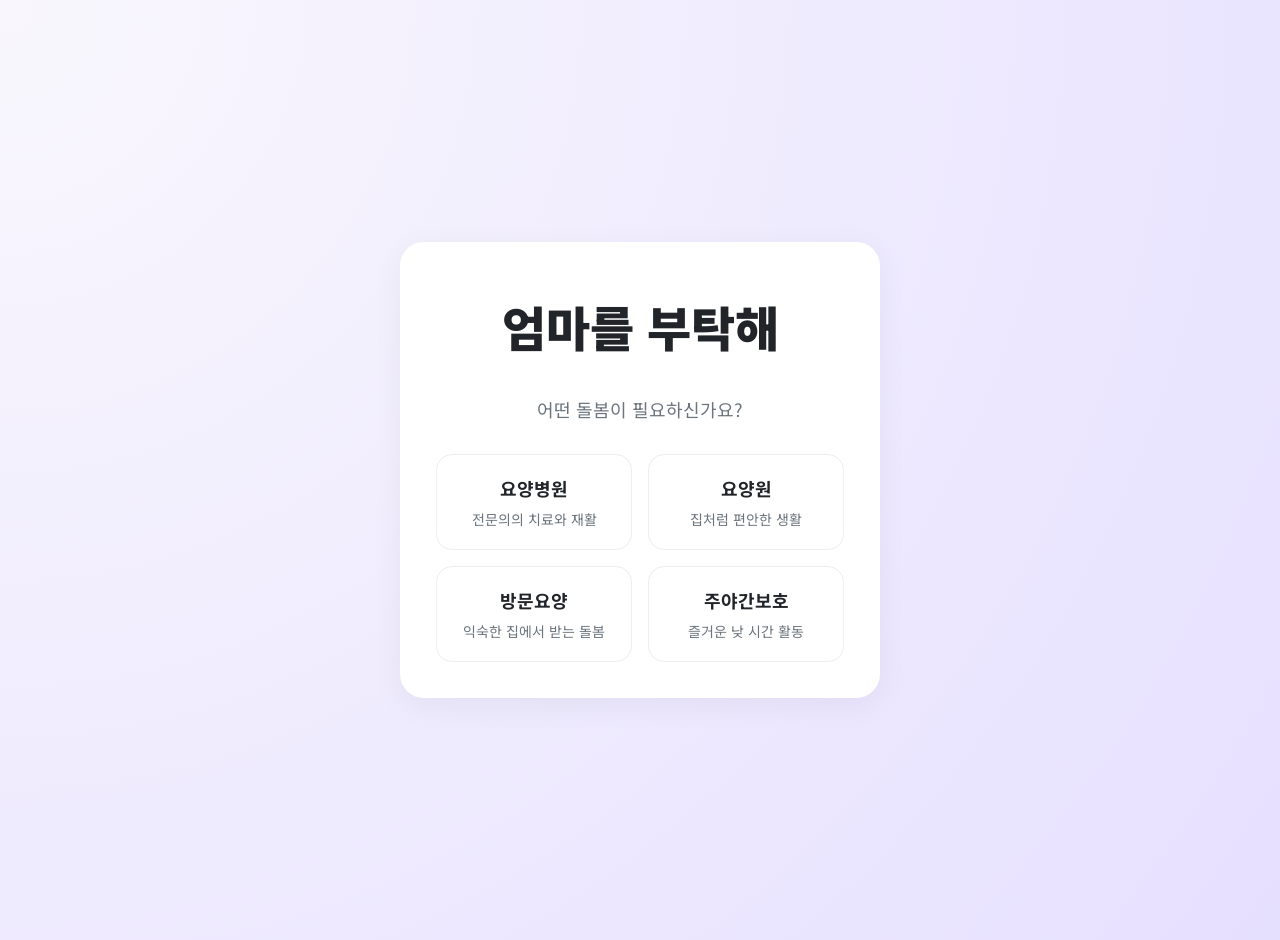
==== index.html @ 46344369 "Add new site files" ====
<!DOCTYPE html>
<html lang="ko">
<head>
    <meta charset="UTF-8">
    <meta name="viewport" content="width=device-width, initial-scale=1.0">
    <title>엄마를 부탁해</title>
    <!-- Google tag (gtag.js) -->
    <script async src="https://www.googletagmanager.com/gtag/js?id=G-PNT6HBJBQ7"></script>
    <script>
      window.dataLayer = window.dataLayer || [];
      function gtag(){dataLayer.push(arguments);}
      gtag('js', new Date());

      gtag('config', 'G-PNT6HBJBQ7');
    </script>
    <script type="text/javascript">
        (function(c,l,a,r,i,t,y){
            c[a]=c[a]||function(){(c[a].q=c[a].q||[]).push(arguments)};
            t=l.createElement(r);t.async=1;t.src="https://www.clarity.ms/tag/"+i;
            y=l.getElementsByTagName(r)[0];y.parentNode.insertBefore(t,y);
        })(window, document, "clarity", "script", "vj82m070nw");
    </script>
    <link rel="preconnect" href="https://fonts.googleapis.com">
    <link rel="preconnect" href="https://fonts.gstatic.com" crossorigin>
    <link href="https://fonts.googleapis.com/css2?family=Noto+Sans+KR:wght@400;500;700&display=swap" rel="stylesheet">
    <link rel="stylesheet" href="style.css">
</head>
<body>
    <div class="container">
        <!-- Step 1: Intro -->
        <div id="step1" class="step">
            <h1 class="main-copy">
                <span class="main-line">엄마를 부탁해</span>
            </h1>
            <p class="sub-copy">어떤 돌봄이 필요하신가요?</p>
            <div class="card-container">
                <div class="card" data-service="hospital"><h3>요양병원</h3><p>전문의의 치료와 재활</p></div>
                <div class="card" data-service="nursing-home"><h3>요양원</h3><p>집처럼 편안한 생활</p></div>
                <div class="card" data-service="visiting-care"><h3>방문요양</h3><p>익숙한 집에서 받는 돌봄</p></div>
                <div class="card" data-service="day-care"><h3>주야간보호</h3><p>즐거운 낮 시간 활동</p></div>
            </div>
        </div>

        <!-- Step 2: Custom Filter -->
        <div id="step2" class="step" style="display: none;">
            <h2 class="step-title">가장 중요하게 생각하는<br>가치를 선택해주세요.</h2>
            <div id="filters"></div>
            <p class="error-message" id="step2-error"></p>
            <div class="button-group">
                <button class="back-btn">이전</button>
                <button class="next-btn">다음</button>
            </div>
        </div>

        <!-- Step 3: Common Items -->
        <div id="step3" class="step" style="display: none;">
            <h2 class="step-title">현실적인 조건을 설정해주세요.</h2>
            <div class="form-group">
                <label for="location">어디와 가까운 곳을 찾으시나요?</label>
                <input type="text" id="location" placeholder="예: 서울시 강남구">
                <p class="error-message" id="location-error"></p>
            </div>
            <div class="form-group">
                <label for="budget">월 예상 비용은 어느 정도 생각하시나요?</label>
                <input type="range" id="budget" min="500000" max="5000000" step="100000" value="2750000">
                <span id="budget-value">2,750,000원</span>
            </div>
            <div class="form-group">
                 <label for="special-needs">특별히 고려해야 할 생활 습관이 있으신가요?</label>
                <input type="text" id="special-needs" placeholder="예: 기독교, 당뇨식">
                <p class="error-message" id="special-needs-error"></p>
            </div>
            <div class="button-group">
                <button class="back-btn">이전</button>
                <button class="next-btn">결과 보기</button>
            </div>
        </div>

        <!-- Step 4: Result -->
        <div id="step4" class="step" style="display: none;">
            <h1 class="match-copy"></h1>
            <div class="result-container"></div>
            <div class="button-group">
                <button class="restart-btn">처음으로</button>
            </div>
        </div>
    </div>
    <script src="main.js"></script>
</body>
</html>
---- style.css ----
:root {
    --primary-color: #6D5BFF; 
    --secondary-color: #E0E0E0;
    --text-color: #212529;
    --background-color: #F9F7FD;
    --card-background: #FFFFFF;
    --shadow-color: rgba(0, 0, 0, 0.05);
    --body-font: 'Noto Sans KR', sans-serif;
}

body {
    font-family: var(--body-font);
    background: radial-gradient(circle at top left, #F9F7FD 0%, #E6E0FF 100%);
    color: var(--text-color);
    margin: 0;
    display: flex;
    justify-content: center;
    align-items: center;
    min-height: 100vh;
    padding: 20px;
}

.container {
    width: 100%;
    max-width: 480px;
    background-color: var(--card-background);
    border-radius: 24px;
    box-shadow: 0 8px 32px var(--shadow-color);
    padding: 36px;
    box-sizing: border-box;
}

.step { display: block; }

/* Typography */
.main-copy {
    text-align: center;
    margin: 20px 0 40px;
}

.main-line {
    font-size: 48px;
    font-weight: 900;
    line-height: 1.2;
    display: block;
    color: var(--text-color);
}

.sub-copy {
    text-align: center;
    font-size: 18px;
    font-weight: 400;
    color: #6c757d;
    margin: 0 0 32px;
}

.step-title {
    font-size: 26px;
    font-weight: 700;
    text-align: center;
    color: var(--text-color);
    margin-bottom: 24px;
}

/* Card Selection (Step 1) */
.card-container {
    display: grid;
    grid-template-columns: 1fr 1fr;
    gap: 16px;
}

.card {
    background-color: var(--card-background);
    border-radius: 16px;
    padding: 20px;
    text-align: center;
    cursor: pointer;
    transition: transform 0.2s ease, box-shadow 0.2s ease;
    border: 1px solid #eee;
}

.card:hover {
    transform: translateY(-5px);
    box-shadow: 0 12px 20px var(--shadow-color);
}

.card h3 {
    margin: 0 0 8px;
    font-size: 18px;
    font-weight: 700;
    color: var(--text-color);
}

.card p {
    font-size: 14px;
    color: #6c757d;
    margin: 0;
}

/* Filter Options (Step 2) */
#filters { 
    margin: 32px 0; 
}

.filter-category {
    margin-bottom: 24px;
}

.filter-category-title {
    font-size: 16px;
    font-weight: 700;
    color: var(--primary-color);
    margin-bottom: 12px;
    padding-bottom: 8px;
    border-bottom: 2px solid var(--primary-color);
}

.filter-options-wrapper {
    display: flex;
    flex-wrap: wrap;
    gap: 10px;
}

.filter-option {
    background-color: var(--card-background);
    border: 1px solid #ddd;
    color: #6c757d;
    padding: 10px 16px;
    border-radius: 20px;
    cursor: pointer;
    font-size: 14px;
    transition: all 0.2s ease-in-out;
}

.filter-option.selected {
    background-color: var(--primary-color);
    color: white;
    border-color: var(--primary-color);
    font-weight: 500;
}

/* Form Inputs (Step 3) */
.form-group { margin-bottom: 24px; }
.form-group label { display: block; margin-bottom: 10px; font-weight: 500; font-size: 16px; }
.form-group input[type="text"], .form-group select {
    width: 100%;
    padding: 12px 16px;
    border-radius: 12px;
    border: 1px solid #ddd;
    box-sizing: border-box;
    font-size: 16px;
}
.form-group input[type="range"] { width: 100%; }
#budget-value { text-align: center; display: block; margin-top: 8px; font-weight: 500; font-size: 16px; }

/* Error Messages */
.error-message {
    color: #D32F2F; /* A Material Design red */
    font-size: 14px;
    font-weight: 500;
    margin-top: 15px;
    text-align: center;
    min-height: 1.2em; /* Reserve space to avoid layout shifts */
}

.form-group .error-message {
    text-align: left;
    margin-top: 8px;
}

/* Button Group */
.button-group {
    display: flex;
    gap: 12px;
    margin-top: 32px;
}

.next-btn, .back-btn, .restart-btn {
    flex: 1;
    padding: 16px;
    border-radius: 12px;
    border: none;
    font-size: 16px;
    font-weight: 700;
    cursor: pointer;
    transition: all 0.2s ease;
}

.next-btn, .restart-btn {
    background-color: var(--primary-color);
    color: white;
}

.back-btn {
    background-color: #F0F0F0;
    color: var(--text-color);
}

.next-btn:hover, .restart-btn:hover { background-color: #5848d8; }
.back-btn:hover { background-color: #E0E0E0; }

/* Result Page (Step 4) */
.match-copy { font-size: 22px; text-align: center; color: var(--text-color); margin-bottom: 24px; line-height: 1.5;}
.result-container { display: flex; flex-direction: column; gap: 20px; }
.result-card { background: white; border: 1px solid #eee; border-radius: 16px; overflow: hidden; }
.result-card img { width: 100%; height: 150px; object-fit: cover; }
.result-card-info { padding: 20px; }
.result-card-info h3 { margin: 0 0 10px; font-size: 20px; }
.result-card-info p { margin: 0 0 12px; color: #6c757d; line-height: 1.6; }
.result-card-actions { display: flex; gap: 10px; margin-top: 16px; }
.result-card-actions button { background: #f0f0f0; border: none; padding: 10px 12px; border-radius: 8px; cursor: pointer; font-size: 13px; font-weight: 500; }

/* Hide unnecessary elements */
.hero-images { display: none; }
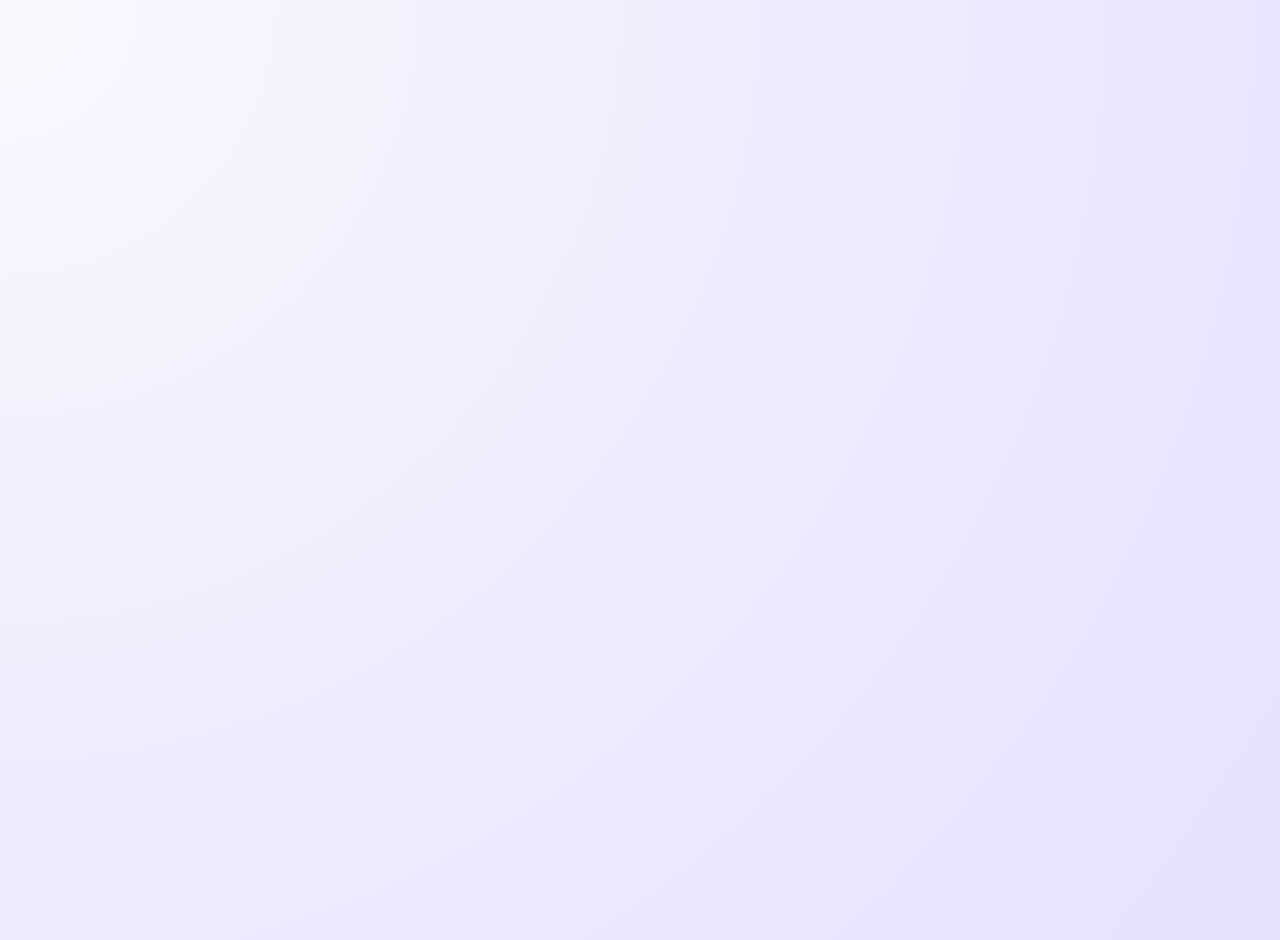
==== commit a5ee77ea: "Refactor: Migrate to a standard Vite+React structure" ====
--- a/index.html
+++ b/index.html
@@ -23,68 +23,10 @@
     <link rel="preconnect" href="https://fonts.googleapis.com">
     <link rel="preconnect" href="https://fonts.gstatic.com" crossorigin>
     <link href="https://fonts.googleapis.com/css2?family=Noto+Sans+KR:wght@400;500;700&display=swap" rel="stylesheet">
-    <link rel="stylesheet" href="style.css">
+    <link rel="stylesheet" href="/style.css">
 </head>
 <body>
-    <div class="container">
-        <!-- Step 1: Intro -->
-        <div id="step1" class="step">
-            <h1 class="main-copy">
-                <span class="main-line">엄마를 부탁해</span>
-            </h1>
-            <p class="sub-copy">어떤 돌봄이 필요하신가요?</p>
-            <div class="card-container">
-                <div class="card" data-service="hospital"><h3>요양병원</h3><p>전문의의 치료와 재활</p></div>
-                <div class="card" data-service="nursing-home"><h3>요양원</h3><p>집처럼 편안한 생활</p></div>
-                <div class="card" data-service="visiting-care"><h3>방문요양</h3><p>익숙한 집에서 받는 돌봄</p></div>
-                <div class="card" data-service="day-care"><h3>주야간보호</h3><p>즐거운 낮 시간 활동</p></div>
-            </div>
-        </div>
-
-        <!-- Step 2: Custom Filter -->
-        <div id="step2" class="step" style="display: none;">
-            <h2 class="step-title">가장 중요하게 생각하는<br>가치를 선택해주세요.</h2>
-            <div id="filters"></div>
-            <p class="error-message" id="step2-error"></p>
-            <div class="button-group">
-                <button class="back-btn">이전</button>
-                <button class="next-btn">다음</button>
-            </div>
-        </div>
-
-        <!-- Step 3: Common Items -->
-        <div id="step3" class="step" style="display: none;">
-            <h2 class="step-title">현실적인 조건을 설정해주세요.</h2>
-            <div class="form-group">
-                <label for="location">어디와 가까운 곳을 찾으시나요?</label>
-                <input type="text" id="location" placeholder="예: 서울시 강남구">
-                <p class="error-message" id="location-error"></p>
-            </div>
-            <div class="form-group">
-                <label for="budget">월 예상 비용은 어느 정도 생각하시나요?</label>
-                <input type="range" id="budget" min="500000" max="5000000" step="100000" value="2750000">
-                <span id="budget-value">2,750,000원</span>
-            </div>
-            <div class="form-group">
-                 <label for="special-needs">특별히 고려해야 할 생활 습관이 있으신가요?</label>
-                <input type="text" id="special-needs" placeholder="예: 기독교, 당뇨식">
-                <p class="error-message" id="special-needs-error"></p>
-            </div>
-            <div class="button-group">
-                <button class="back-btn">이전</button>
-                <button class="next-btn">결과 보기</button>
-            </div>
-        </div>
-
-        <!-- Step 4: Result -->
-        <div id="step4" class="step" style="display: none;">
-            <h1 class="match-copy"></h1>
-            <div class="result-container"></div>
-            <div class="button-group">
-                <button class="restart-btn">처음으로</button>
-            </div>
-        </div>
-    </div>
-    <script src="main.js"></script>
+    <div id="root"></div>
+    <script type="module" src="/src/main.tsx"></script>
 </body>
 </html>
